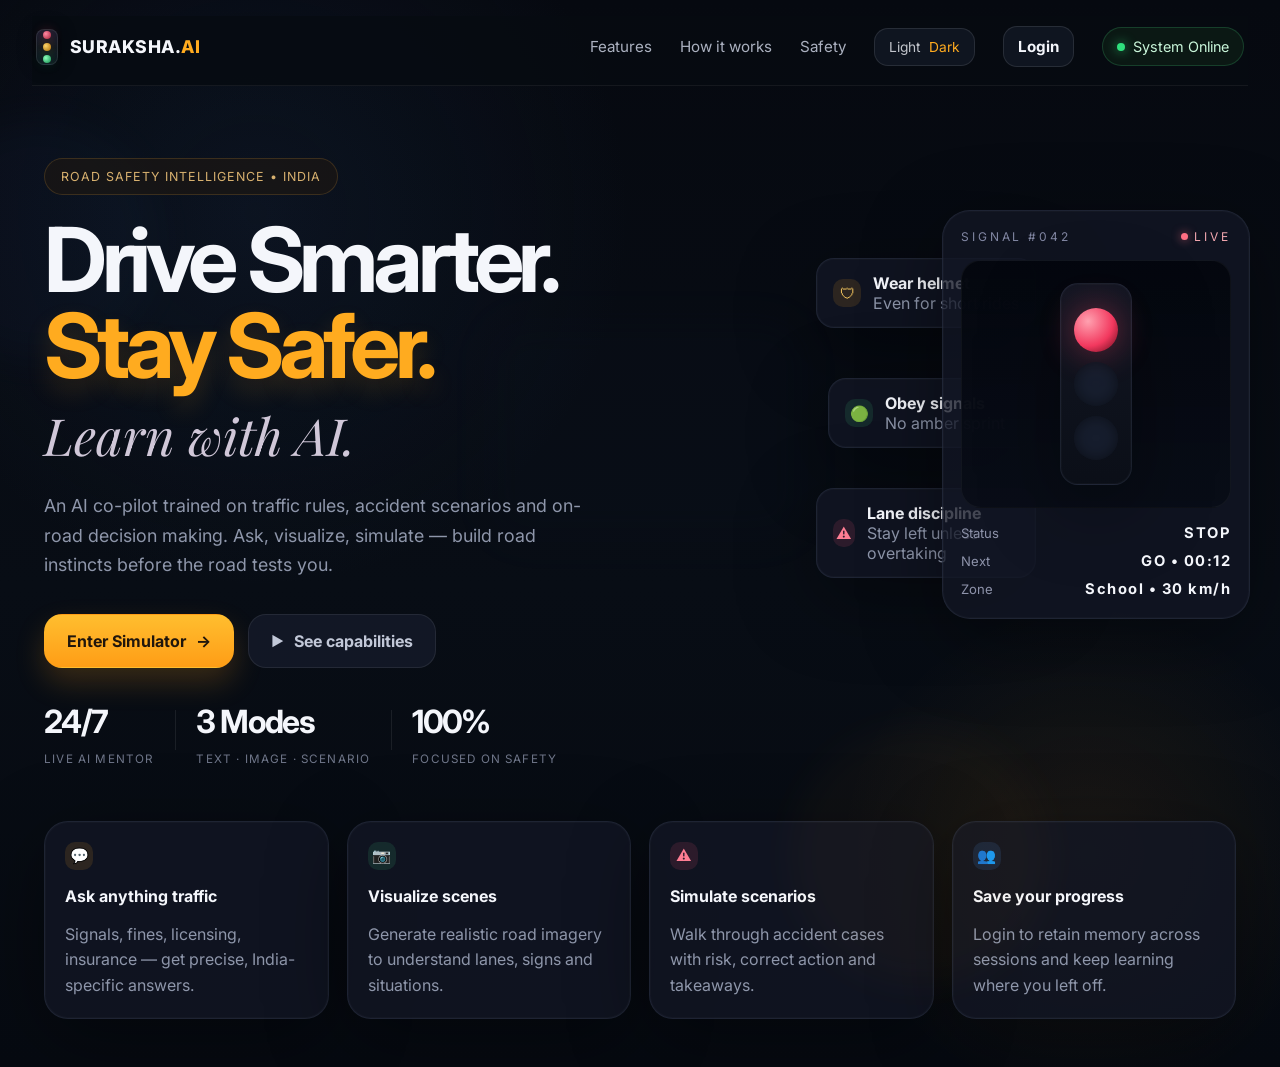
==== templates/index.html @ 2a571b49 "First for this" ====
<!DOCTYPE html>
<html lang="en">
<head>
    <meta charset="UTF-8">
    <meta name="viewport" content="width=device-width, initial-scale=1.0">
    <title>Suraksha AI</title>
    <link rel="preconnect" href="https://fonts.googleapis.com">
    <link rel="preconnect" href="https://fonts.gstatic.com" crossorigin>
    <link href="https://fonts.googleapis.com/css2?family=Inter:wght@400;500;600;700;800&family=Playfair+Display:ital,wght@1,500;1,600&display=swap" rel="stylesheet">
    <link rel="stylesheet" href="/static/css/style.css">
</head>
<body class="landing-body">
    <div class="page-shell landing-shell">
        <div class="ambient ambient-one"></div>
        <div class="ambient ambient-two"></div>
        <div class="ambient ambient-three"></div>

        <header class="topbar">
            <a class="brand" href="/">
                <span class="brand-mark">
                    <span class="brand-light brand-red"></span>
                    <span class="brand-light brand-yellow"></span>
                    <span class="brand-light brand-green"></span>
                </span>
                <span class="brand-text">SURAKSHA.<em>AI</em></span>
            </a>

            <nav class="topnav">
                <a href="#features">Features</a>
                <a href="#how-it-works">How it works</a>
                <a href="#safety">Safety</a>
                <button class="theme-toggle" type="button" data-theme-toggle>
                    <span class="theme-toggle-light">Light</span>
                    <span class="theme-toggle-dark">Dark</span>
                </button>
                <button class="nav-auth-btn" id="indexAuthButton" type="button">Login</button>
                <span class="status-pill">
                    <span class="status-dot"></span>
                    System Online
                </span>
            </nav>
        </header>

        <main class="hero">
            <section class="hero-copy">
                <div class="hero-tag">Road Safety Intelligence • India</div>
                <h1 class="hero-title">
                    <span>Drive Smarter.</span>
                    <span class="accent">Stay Safer.</span>
                </h1>
                <div class="hero-script">Learn with AI.</div>
                <p class="hero-description">
                    An AI co-pilot trained on traffic rules, accident scenarios and on-road
                    decision making. Ask, visualize, simulate — build road instincts before
                    the road tests you.
                </p>

                <div class="hero-actions">
                    <a class="primary-btn" href="/chat">Enter Simulator <span>&#8594;</span></a>
                    <a class="secondary-btn" href="/chat">
                        <span class="play-icon">&#9654;</span>
                        See capabilities
                    </a>
                </div>

                <div class="stats-row">
                    <div class="stat-item">
                        <strong>24/7</strong>
                        <span>Live AI mentor</span>
                    </div>
                    <div class="stat-item">
                        <strong>3 Modes</strong>
                        <span>Text · Image · Scenario</span>
                    </div>
                    <div class="stat-item">
                        <strong>100%</strong>
                        <span>Focused on safety</span>
                    </div>
                </div>
            </section>

            <section class="hero-visual">
                <div class="floating-card top-card">
                    <span class="mini-icon yellow-icon">&#128737;</span>
                    <div>
                        <strong>Wear helmet</strong>
                        <span>Even for short rides</span>
                    </div>
                </div>

                <div class="floating-card mid-card">
                    <span class="mini-icon green-icon">&#128994;</span>
                    <div>
                        <strong>Obey signals</strong>
                        <span>No amber sprint</span>
                    </div>
                </div>

                <div class="floating-card bottom-card">
                    <span class="mini-icon red-icon">&#9888;</span>
                    <div>
                        <strong>Lane discipline</strong>
                        <span>Stay left unless overtaking</span>
                    </div>
                </div>

                
            </section>
        </main>
        <div class="signal-card">
                    <div class="signal-card-top">
                        <span>Signal #042</span>
                        <span class="live-indicator"><i></i> Live</span>
                    </div>

                    <div class="signal-preview">
                        <div class="traffic-light active-red">
                            <span></span>
                            <span></span>
                            <span></span>
                        </div>
                    </div>

                    <div class="signal-meta">
                        <div><span>Status</span><strong>STOP</strong></div>
                        <div><span>Next</span><strong>GO • 00:12</strong></div>
                        <div><span>Zone</span><strong>School • 30 km/h</strong></div>
                    </div>
                </div>
        <section class="feature-grid" id="features">
            <article class="feature-card">
                <div class="feature-icon amber">&#128172;</div>
                <h3>Ask anything traffic</h3>
                <p>Signals, fines, licensing, insurance — get precise, India-specific answers.</p>
            </article>
            <article class="feature-card">
                <div class="feature-icon green">&#128247;</div>
                <h3>Visualize scenes</h3>
                <p>Generate realistic road imagery to understand lanes, signs and situations.</p>
            </article>
            <article class="feature-card" id="how-it-works">
                <div class="feature-icon red">&#9888;</div>
                <h3>Simulate scenarios</h3>
                <p>Walk through accident cases with risk, correct action and takeaways.</p>
            </article>
            <article class="feature-card" id="safety">
                <div class="feature-icon blue">&#128101;</div>
                <h3>Save your progress</h3>
                <p>Login to retain memory across sessions and keep learning where you left off.</p>
            </article>
        </section>
    </div>

    <div id="loginPopup" class="modal-backdrop">
        <div class="auth-modal">
            <button class="modal-close" onclick="closePopup()" title="Close">&#10005;</button>

            <div id="loginSection">
                <div class="auth-brand">
                    <span class="brand-mark small-mark">
                        <span class="brand-light brand-red"></span>
                        <span class="brand-light brand-yellow"></span>
                        <span class="brand-light brand-green"></span>
                    </span>
                    <span class="brand-text">SURAKSHA.<em>AI</em></span>
                </div>
                <h2>Welcome back</h2>
                <p>Login to continue your learning with saved chat history.</p>
                <div class="auth-fields">
                    <input id="username" placeholder="Email or Mobile">
                    <input id="password" type="password" placeholder="Password">
                </div>
                <button class="auth-submit" onclick="login()">Login <span>&#8594;</span></button>
                <div class="auth-switch">Don't have an account? <a href="javascript:void(0)" onclick="toggleAuth(true)">Join / Sign Up</a></div>
            </div>

            <div id="registerSection" class="hidden-auth">
                <div class="auth-brand">
                    <span class="brand-mark small-mark">
                        <span class="brand-light brand-red"></span>
                        <span class="brand-light brand-yellow"></span>
                        <span class="brand-light brand-green"></span>
                    </span>
                    <span class="brand-text">SURAKSHA.<em>AI</em></span>
                </div>
                <h2>Create account</h2>
                <p>Save progress, chat history and personalized learning.</p>
                <div class="auth-fields">
                    <input id="reg_name" placeholder="Full Name">
                    <input id="reg_mobile" placeholder="Mobile Number">
                    <input id="reg_email" placeholder="Email Address">
                    <input id="reg_password" type="password" placeholder="Password">
                </div>
                <button class="auth-submit" onclick="register()">Create account <span>&#8594;</span></button>
                <div class="auth-switch">Already have an account? <a href="javascript:void(0)" onclick="toggleAuth(false)">Back to Login</a></div>
            </div>
        </div>
    </div>

    <script src="/static/js/app.js"></script>
</body>
</html>
---- static/css/style.css ----
:root {
    --bg: #070b12;
    --bg-soft: #0b1019;
    --panel: rgba(17, 23, 38, 0.82);
    --panel-strong: #121827;
    --panel-border: rgba(123, 132, 171, 0.14);
    --text: #f4f6fb;
    --muted: #9da4b8;
    --muted-strong: #c2c8d8;
    --accent: #ffab1f;
    --accent-deep: #ff8b16;
    --danger: #ff5f77;
    --success: #2fe07d;
    --shadow: 0 20px 80px rgba(0, 0, 0, 0.38);
}

* {
    box-sizing: border-box;
}

html,
body {
    margin: 0;
    min-height: 100%;
    font-family: "Inter", sans-serif;
    background:
        radial-gradient(circle at 20% 20%, rgba(31, 56, 92, 0.2), transparent 28%),
        radial-gradient(circle at 85% 80%, rgba(255, 170, 30, 0.08), transparent 18%),
        linear-gradient(180deg, #060910 0%, #080d15 55%, #060a11 100%);
    color: var(--text);
}

body {
    overflow-x: hidden;
}

a {
    color: inherit;
    text-decoration: none;
}

button,
input,
select {
    font: inherit;
}

.page-shell {
    position: relative;
    min-height: 100vh;
}

.landing-shell {
    padding: 16px 32px 48px;
}

.ambient {
    position: absolute;
    pointer-events: none;
    border-radius: 50%;
    filter: blur(18px);
    opacity: 0.4;
}

.ambient-one {
    top: 120px;
    left: -80px;
    width: 240px;
    height: 240px;
    background: rgba(41, 67, 112, 0.18);
}

.ambient-two {
    right: 18%;
    top: 68%;
    width: 260px;
    height: 260px;
    background: rgba(255, 169, 33, 0.08);
}

.ambient-three {
    left: 38%;
    top: 30%;
    width: 320px;
    height: 220px;
    border-radius: 40px;
    background: rgba(22, 30, 48, 0.22);
}

.topbar {
    position: sticky;
    top: 0;
    z-index: 10;
    display: flex;
    justify-content: space-between;
    align-items: center;
    padding: 10px 4px 18px;
    border-bottom: 1px solid rgba(255, 255, 255, 0.06);
    background: rgba(7, 11, 18, 0.82);
}

.brand {
    display: inline-flex;
    align-items: center;
    gap: 12px;
    font-weight: 800;
    letter-spacing: 0.03em;
}

.brand-text {
    font-size: 1.1rem;
}

.brand-text em {
    color: var(--accent);
    font-style: normal;
}

.brand-mark {
    width: 22px;
    height: 36px;
    border-radius: 8px;
    border: 1px solid rgba(255, 255, 255, 0.12);
    background: linear-gradient(180deg, #0c1424, #081018);
    display: inline-flex;
    flex-direction: column;
    justify-content: center;
    align-items: center;
    gap: 4px;
    box-shadow: inset 0 0 18px rgba(255, 255, 255, 0.05), 0 0 18px rgba(0, 0, 0, 0.35);
}

.small-mark {
    transform: scale(0.92);
    transform-origin: center;
}

.brand-light {
    width: 8px;
    height: 8px;
    border-radius: 50%;
    display: block;
}

.brand-red {
    background: radial-gradient(circle at 35% 35%, #ff8aa4, #a31d39);
    box-shadow: 0 0 12px rgba(255, 77, 109, 0.45);
}

.brand-yellow {
    background: radial-gradient(circle at 35% 35%, #ffd56c, #b16a00);
    box-shadow: 0 0 12px rgba(255, 170, 0, 0.35);
}

.brand-green {
    background: radial-gradient(circle at 35% 35%, #8effba, #0f8c4d);
    box-shadow: 0 0 12px rgba(27, 214, 112, 0.35);
}

.topnav {
    display: flex;
    align-items: center;
    gap: 28px;
    color: var(--muted-strong);
    font-size: 0.95rem;
}

.topnav a {
    opacity: 0.88;
}

.theme-toggle,
.nav-auth-btn,
.header-action-btn,
.guest-login-btn,
.settings-action-btn {
    border: 1px solid rgba(255, 255, 255, 0.1);
    background: rgba(18, 23, 36, 0.88);
    color: var(--text);
    border-radius: 14px;
    padding: 10px 14px;
    cursor: pointer;
    transition: transform 0.18s ease, border-color 0.18s ease;
}

.theme-toggle {
    display: inline-flex;
    align-items: center;
    gap: 8px;
    font-size: 0.86rem;
}

.compact-toggle {
    padding: 8px 12px;
}

.theme-toggle-light,
.theme-toggle-dark {
    opacity: 0.78;
}

html[data-theme="dark"] .theme-toggle-dark,
html[data-theme="light"] .theme-toggle-light {
    opacity: 1;
    color: var(--accent);
}

.nav-auth-btn,
.header-action-btn,
.guest-login-btn {
    font-weight: 700;
}

.theme-toggle:hover,
.nav-auth-btn:hover,
.header-action-btn:hover,
.guest-login-btn:hover,
.settings-action-btn:hover {
    transform: translateY(-1px);
}

.status-pill {
    display: inline-flex;
    align-items: center;
    gap: 8px;
    padding: 10px 14px;
    border-radius: 999px;
    border: 1px solid rgba(72, 217, 130, 0.2);
    background: rgba(14, 29, 22, 0.78);
    color: #c9f6da;
    font-size: 0.9rem;
}

.status-dot {
    width: 8px;
    height: 8px;
    border-radius: 50%;
    background: var(--success);
    box-shadow: 0 0 12px rgba(47, 224, 125, 0.8);
}

.hero {
    position: relative;
    display: grid;
    grid-template-columns: minmax(540px, 1.12fr) minmax(360px, 420px);
    gap: 92px;
    align-items: start;
    max-width: 1220px;
    margin: 72px auto 46px;
    padding: 0 12px;
}

.hero-copy {
    max-width: 700px;
    position: relative;
    z-index: 2;
}

.hero-tag {
    display: inline-flex;
    padding: 10px 16px;
    border: 1px solid rgba(255, 179, 71, 0.16);
    border-radius: 999px;
    background: rgba(31, 24, 17, 0.6);
    color: #d8b16f;
    letter-spacing: 0.08em;
    text-transform: uppercase;
    font-size: 0.78rem;
}

.hero-title {
    margin: 22px 0 12px;
    font-size: clamp(3.8rem, 7vw, 6.1rem);
    line-height: 0.96;
    letter-spacing: -0.06em;
}

.hero-title span {
    display: block;
}

.hero-title .accent {
    color: var(--accent);
    text-shadow: 0 12px 24px rgba(255, 160, 27, 0.16);
}

.hero-script {
    margin-bottom: 22px;
    color: #d0c7d8;
    font-size: clamp(2.2rem, 4vw, 3.3rem);
    font-family: "Playfair Display", serif;
    font-style: italic;
}

.hero-description {
    max-width: 560px;
    color: #afb4c3;
    font-size: 1.12rem;
    line-height: 1.65;
}

.hero-actions {
    display: flex;
    gap: 14px;
    margin-top: 34px;
}

.primary-btn,
.secondary-btn,
.send-btn,
.stop-btn,
.auth-submit {
    display: inline-flex;
    align-items: center;
    justify-content: center;
    gap: 10px;
    border-radius: 18px;
    border: 1px solid transparent;
    font-weight: 700;
    cursor: pointer;
    transition: transform 0.18s ease, box-shadow 0.18s ease, border-color 0.18s ease;
}

.primary-btn,
.send-btn,
.auth-submit {
    padding: 16px 22px;
    background: linear-gradient(180deg, #ffbe2f 0%, #ff9d16 100%);
    color: #20160c;
    box-shadow: 0 14px 30px rgba(255, 161, 24, 0.2);
}

.secondary-btn {
    padding: 16px 22px;
    background: rgba(20, 26, 40, 0.88);
    color: var(--muted-strong);
    border-color: rgba(255, 255, 255, 0.08);
}

.play-icon {
    font-size: 0.85rem;
}

.primary-btn:hover,
.secondary-btn:hover,
.send-btn:hover,
.stop-btn:hover,
.auth-submit:hover {
    transform: translateY(-1px);
}

.stats-row {
    display: flex;
    gap: 42px;
    margin-top: 34px;
}

.stat-item {
    position: relative;
    min-width: 110px;
}

.stat-item:not(:last-child)::after {
    content: "";
    position: absolute;
    top: 8px;
    right: -22px;
    width: 1px;
    height: 40px;
    background: rgba(255, 255, 255, 0.08);
}

.stat-item strong {
    display: block;
    margin-bottom: 6px;
    font-size: 2rem;
    letter-spacing: -0.05em;
}

.stat-item span {
    color: #6f7689;
    text-transform: uppercase;
    letter-spacing: 0.1em;
    font-size: 0.73rem;
}

.hero-visual {
    position: relative;
    width: 100%;
    min-height: 540px;
    align-self: start;
    justify-self: end;
    overflow: visible;
}

.floating-card,
.signal-card,
.feature-card,
.mode-card,
.sidebar-chip,
.guest-limit-card,
.composer-shell,
.auth-modal,
.chat-box .msg,
.traffic-light,
.prompt-chip {
    border: 1px solid var(--panel-border);
    background: rgba(18, 23, 37, 0.78);
    box-shadow: inset 0 0 0 1px rgba(255, 255, 255, 0.02), var(--shadow);
}

.floating-card {
    position: absolute;
    display: flex;
    align-items: center;
    gap: 12px;
    min-width: 208px;
    max-width: 240px;
    padding: 14px 16px;
    border-radius: 18px;
    z-index: 1;
}

.top-card {
    top: 100px;
    right: 200px;
}

.mid-card {
    top: 220px;
    right: 200px;
}

.bottom-card {
    right: 200px;
    bottom: 120px;
}

.floating-card strong,
.feature-card h3,
.assistant-profile strong,
.mode-card strong {
    display: block;
    font-size: 1rem;
}

.floating-card span:last-child,
.feature-card p,
.assistant-profile span,
.mode-card small,
.guest-limit-card p,
.hero-description,
.empty-state p {
    color: #8e96aa;
}

.mini-icon,
.feature-icon,
.mode-icon {
    width: 28px;
    height: 28px;
    display: inline-flex;
    align-items: center;
    justify-content: center;
    border-radius: 10px;
    font-size: 0.95rem;
}

.yellow-icon,
.feature-icon.amber,
.mode-icon.amber {
    color: #ffce62;
    background: rgba(255, 169, 31, 0.12);
}

.green-icon,
.feature-icon.green,
.mode-icon.green {
    color: #5fe5a0;
    background: rgba(63, 214, 129, 0.12);
}

.red-icon,
.feature-icon.red,
.mode-icon.red {
    color: #ff7d93;
    background: rgba(255, 94, 121, 0.12);
}

.feature-icon.blue,
.mode-icon.blue {
    color: #68b7ff;
    background: rgba(80, 160, 255, 0.12);
}

.signal-card {
    position: absolute;
    top: 210px;
    right: 30px;
    width: 308px;
    border-radius: 28px;
    padding: 18px 18px 20px;
    z-index: 2;
}

.signal-card-top,
.signal-meta div,
.chat-header,
.composer-shell,
.assistant-profile,
.chat-header-actions {
    display: flex;
    align-items: center;
    justify-content: space-between;
}

.signal-card-top {
    color: #8186a2;
    font-size: 0.75rem;
    text-transform: uppercase;
    letter-spacing: 0.24em;
    margin-bottom: 16px;
}

.live-indicator {
    display: inline-flex;
    align-items: center;
    gap: 6px;
    color: #f3a7b0;
}

.live-indicator i {
    width: 7px;
    height: 7px;
    border-radius: 50%;
    background: #ff6f83;
    display: inline-block;
    box-shadow: 0 0 10px rgba(255, 111, 131, 0.7);
}

.signal-preview {
    border-radius: 20px;
    padding: 22px 18px;
    background: linear-gradient(180deg, rgba(4, 7, 14, 0.96), rgba(8, 12, 22, 0.88));
    border: 1px solid rgba(255, 255, 255, 0.04);
}

.traffic-light {
    width: 72px;
    margin: 0 auto;
    padding: 14px 0;
    border-radius: 18px;
    background: linear-gradient(180deg, rgba(19, 23, 36, 0.95), rgba(11, 15, 24, 0.98));
}

.traffic-light span {
    display: block;
    width: 44px;
    height: 44px;
    margin: 10px auto;
    border-radius: 50%;
    background: #1a2234;
    box-shadow: inset 0 0 14px rgba(0, 0, 0, 0.55);
}

.active-red span:first-child {
    background: radial-gradient(circle at 32% 30%, #ffa1b0, #f2385e 58%, #5c0818 100%);
    box-shadow: 0 0 34px rgba(255, 70, 101, 0.42);
}

.active-red span:nth-child(2),
.active-red span:nth-child(3),
.active-green span:first-child,
.active-green span:nth-child(2) {
    opacity: 0.74;
}

.active-green span:last-child {
    background: radial-gradient(circle at 32% 30%, #a9ffd4, #22ce73 58%, #0a4d2c 100%);
    box-shadow: 0 0 34px rgba(43, 217, 118, 0.42);
}

.signal-meta {
    display: grid;
    gap: 10px;
    margin-top: 16px;
}

.signal-meta div span {
    color: #8e93aa;
    font-size: 0.82rem;
}

.signal-meta div strong {
    font-size: 0.92rem;
    letter-spacing: 0.1em;
}

.feature-grid {
    max-width: 1220px;
    margin: 0 auto;
    padding: 8px 12px 0;
    display: grid;
    grid-template-columns: repeat(4, minmax(0, 1fr));
    gap: 18px;
}

.feature-card {
    border-radius: 24px;
    padding: 20px;
    min-height: 190px;
}

.feature-card p {
    line-height: 1.6;
    margin-bottom: 0;
}

.chat-app {
    display: grid;
    grid-template-columns: 300px minmax(0, 1fr);
    min-height: 100vh;
}

.sidebar {
    position: relative;
    padding: 18px 16px 18px;
    border-right: 1px solid rgba(255, 255, 255, 0.07);
    background: rgba(10, 13, 22, 0.68);
}

.sidebar-brand {
    margin-bottom: 20px;
}

.sidebar-block {
    margin-top: 18px;
}

.sidebar-title {
    margin-bottom: 10px;
    color: #646c81;
    text-transform: uppercase;
    letter-spacing: 0.18em;
    font-size: 0.72rem;
}

.mode-card,
.sidebar-chip {
    width: 100%;
    display: flex;
    align-items: center;
    gap: 12px;
    text-align: left;
    border-radius: 14px;
    padding: 14px 14px;
    margin-bottom: 10px;
    cursor: pointer;
    color: var(--text);
}

.mode-card {
    background: rgba(18, 23, 36, 0.92);
}

.mode-card.active {
    border-color: rgba(255, 171, 31, 0.24);
    box-shadow: inset 0 0 0 1px rgba(255, 170, 26, 0.1), 0 12px 26px rgba(0, 0, 0, 0.3);
}

.mode-card span:last-child {
    display: flex;
    flex-direction: column;
    gap: 4px;
}

.mode-card small {
    font-size: 0.83rem;
}

.prompt-chip {
    display: inline-flex;
    align-items: center;
    justify-content: center;
    gap: 8px;
    padding: 12px 16px;
    border-radius: 999px;
    color: #b7bdd0;
    cursor: pointer;
    background: rgba(18, 23, 36, 0.84);
}

.sidebar-chip {
    justify-content: flex-start;
    border-radius: 13px;
    padding: 12px 14px;
    color: #a9b0c4;
}

.guest-limit-card {
    /* position: absolute; */
    left: 14px;
    right: 14px;
    /* bottom: 16px; */
    display: flex;
    flex-direction: column;
    gap: 12px;
    border-radius: 16px;
    padding: 14px;
}

.guest-card-copy {
    display: flex;
    gap: 12px;
}

.guest-icon {
    color: #ffbe39;
}

.guest-login-btn {
    width: 100%;
    background: linear-gradient(180deg, #ffbe2f 0%, #ff9d16 100%);
    color: #20160c;
    border-color: rgba(255, 196, 74, 0.28);
}

.settings-card {
    /* position: absolute; */
    left: 10px;
    right: 10px;
    bottom: 5px;
    border: 1px solid var(--panel-border);
    background: rgba(18, 23, 37, 0.78);
    box-shadow: inset 0 0 0 1px rgba(255, 255, 255, 0.02), var(--shadow);
    border-radius: 10px;
    padding: 10px;
}

.settings-user {
    margin: 4px 0 12px;
    color: #aeb4c5;
    font-size: 0.95rem;
}

.settings-actions {
    display: grid;
    gap: 10px;
}

.logout-btn {
    color: #ffb0bf;
}

.history-list {
    display: grid;
    gap: 10px;
    max-height: calc(100vh - 380px);
    overflow-y: auto;
    padding-right: 4px;
}

.history-item {
    width: 100%;
    display: grid;
    gap: 6px;
    text-align: left;
    padding: 14px;
    border-radius: 14px;
    border: 1px solid var(--panel-border);
    background: rgba(18, 23, 37, 0.78);
    color: var(--text);
    cursor: pointer;
}

.history-item strong {
    font-size: 0.94rem;
}

.history-item span,
.history-empty {
    color: #99a1b4;
    font-size: 0.84rem;
    line-height: 1.45;
}

.hidden {
    display: none !important;
}

.chat-main {
    display: grid;
    grid-template-rows: auto 1fr auto;
    min-height: 100vh;
}

.chat-header {
    padding: 14px 20px;
    border-bottom: 1px solid rgba(255, 255, 255, 0.06);
}

.assistant-profile {
    gap: 14px;
}

.assistant-avatar {
    width: 42px;
    height: 42px;
    border-radius: 50%;
    background: linear-gradient(180deg, #ffb62a, #ff8e14);
    display: inline-flex;
    align-items: center;
    justify-content: center;
    box-shadow: 0 12px 22px rgba(255, 170, 31, 0.18);
}

.assistant-avatar-core {
    width: 12px;
    height: 18px;
    border-radius: 10px;
    border: 2px solid rgba(31, 23, 12, 0.78);
    position: relative;
}

.assistant-avatar-core::before,
.assistant-avatar-core::after {
    content: "";
    position: absolute;
    left: 50%;
    transform: translateX(-50%);
    border-radius: 50%;
}

.assistant-avatar-core::before {
    top: 1px;
    width: 5px;
    height: 5px;
    background: #482213;
}

.assistant-avatar-core::after {
    bottom: 1px;
    width: 5px;
    height: 5px;
    background: #214d2f;
}

.assistant-profile div {
    display: flex;
    flex-direction: column;
    gap: 3px;
}

.assistant-profile span {
    font-size: 0.92rem;
}

.enter-tip {
    color: #838aa1;
    font-size: 0.85rem;
}

kbd {
    padding: 4px 6px;
    border-radius: 6px;
    border: 1px solid rgba(255, 255, 255, 0.1);
    background: rgba(255, 255, 255, 0.04);
    font-size: 0.78rem;
}

.home-icon {
    width: 34px;
    height: 34px;
    display: inline-flex;
    align-items: center;
    justify-content: center;
    border-radius: 10px;
    background: rgba(24, 29, 43, 0.9);
    border: 1px solid rgba(255, 255, 255, 0.07);
}

.chat-header-actions {
    gap: 10px;
}

.chat-stage {
    position: relative;
    overflow: hidden;
    padding: 24px 18px 8px;
}

.grid-overlay {
    position: absolute;
    inset: 36px 70px 64px 70px;
    background-image:
        linear-gradient(rgba(255, 255, 255, 0.04) 1px, transparent 1px),
        linear-gradient(90deg, rgba(255, 255, 255, 0.04) 1px, transparent 1px);
    background-size: 38px 38px;
    opacity: 0.52;
    border-radius: 36px;
}

.ambient-chat-one {
    left: 7%;
    top: 12%;
    width: 240px;
    height: 240px;
    background: rgba(30, 73, 126, 0.12);
}

.ambient-chat-two {
    right: 7%;
    bottom: 6%;
    width: 260px;
    height: 260px;
    background: rgba(255, 161, 28, 0.09);
}

.empty-state {
    position: absolute;
    inset: 0;
    display: flex;
    flex-direction: column;
    justify-content: center;
    align-items: center;
    padding: 32px;
    text-align: center;
    z-index: 1;
}

.empty-state.hidden {
    display: none;
}

.empty-state .traffic-light {
    width: 78px;
    margin-bottom: 20px;
}

.empty-state h1 {
    max-width: 520px;
    margin: 0 0 10px;
    font-size: clamp(2rem, 3.3vw, 3.1rem);
    line-height: 1.18;
    letter-spacing: -0.04em;
}

.empty-state p {
    max-width: 620px;
    font-size: 1.02rem;
}

.empty-prompt-row {
    display: flex;
    flex-wrap: wrap;
    justify-content: center;
    gap: 12px;
    margin-top: 18px;
}

.chat-box {
    position: relative;
    z-index: 2;
    display: flex;
    flex-direction: column;
    gap: 14px;
    height: 100%;
    max-height: calc(100vh - 218px);
    padding: 10px 6px 24px;
    overflow-y: auto;
}

.chat-box .msg {
    width: min(760px, 90%);
    border-radius: 22px;
    padding: 18px 20px;
    line-height: 1.6;
    color: var(--text);
    white-space: pre-wrap;
}

.chat-box .msg.user {
    align-self: flex-end;
    background: linear-gradient(180deg, rgba(255, 178, 50, 0.94), rgba(255, 151, 24, 0.95));
    color: #19130c;
    border-color: rgba(255, 196, 74, 0.2);
}

.chat-box .msg.bot {
    align-self: flex-start;
}

.chat-box .msg img {
    display: block;
    width: min(100%, 360px);
    margin-top: 14px;
    border-radius: 18px;
    border: 1px solid rgba(255, 255, 255, 0.06);
}

.composer-shell {
    gap: 12px;
    padding: 14px 18px 18px;
    background: rgba(8, 12, 20, 0.54);
}

.mode-select-wrap,
.composer-input-wrap {
    border-radius: 18px;
    border: 1px solid var(--panel-border);
    background: rgba(18, 23, 36, 0.88);
}

.mode-select-wrap {
    width: 168px;
    padding: 0 14px;
}

.mode-select-wrap select {
    width: 100%;
    height: 58px;
    color: var(--text);
    background: transparent;
    border: 0;
    outline: none;
}

.composer-input-wrap {
    flex: 1;
    padding: 0 18px;
}

.composer-input-wrap input {
    width: 100%;
    height: 58px;
    color: var(--text);
    background: transparent;
    border: 0;
    outline: none;
}

.composer-input-wrap input::placeholder {
    color: #767d92;
}

.send-btn,
.stop-btn {
    height: 58px;
    padding: 0 22px;
}

.stop-btn {
    background: rgba(50, 20, 32, 0.84);
    color: #d79ca7;
    border-color: rgba(255, 120, 145, 0.1);
}

.stop-btn:disabled {
    opacity: 0.65;
    cursor: not-allowed;
}

.modal-backdrop {
    position: fixed;
    inset: 0;
    display: none;
    align-items: center;
    justify-content: center;
    background: rgba(4, 7, 12, 0.72);
    z-index: 50;
}

.auth-modal {
    position: relative;
    width: min(420px, calc(100vw - 32px));
    border-radius: 28px;
    padding: 28px 28px 24px;
    background: rgba(19, 25, 39, 0.92);
}

.modal-close {
    position: absolute;
    top: 12px;
    right: 12px;
    width: 34px;
    height: 34px;
    border-radius: 12px;
    border: 1px solid rgba(255, 255, 255, 0.08);
    background: rgba(255, 255, 255, 0.04);
    color: #afb5c7;
    cursor: pointer;
}

.auth-brand {
    display: inline-flex;
    align-items: center;
    gap: 10px;
    margin-bottom: 18px;
}

.auth-modal h2 {
    margin: 0;
    font-size: 2rem;
    letter-spacing: -0.04em;
}

.auth-modal p {
    margin: 8px 0 18px;
    color: #9098ad;
}

.auth-fields {
    display: grid;
    gap: 10px;
}

.auth-fields input {
    width: 100%;
    height: 54px;
    padding: 0 16px;
    border-radius: 16px;
    border: 1px solid rgba(255, 255, 255, 0.08);
    background: rgba(22, 28, 43, 0.95);
    color: var(--text);
    outline: none;
}

.auth-submit {
    width: 100%;
    margin-top: 16px;
}

.auth-switch {
    margin-top: 16px;
    text-align: center;
    color: #8d95a9;
}

.auth-switch a {
    color: #ffb237;
}

.hidden-auth {
    display: none;
}

html[data-theme="light"] body {
    background:
        radial-gradient(circle at 20% 20%, rgba(131, 183, 255, 0.22), transparent 28%),
        radial-gradient(circle at 85% 80%, rgba(255, 186, 61, 0.16), transparent 18%),
        linear-gradient(180deg, #f8fbff 0%, #eef3f9 55%, #e8eef6 100%);
    color: #18202f;
}

html[data-theme="light"] .topbar,
html[data-theme="light"] .sidebar,
html[data-theme="light"] .chat-header,
html[data-theme="light"] .composer-shell,
html[data-theme="light"] .mode-select-wrap,
html[data-theme="light"] .composer-input-wrap,
html[data-theme="light"] .signal-card,
html[data-theme="light"] .floating-card,
html[data-theme="light"] .feature-card,
html[data-theme="light"] .mode-card,
html[data-theme="light"] .sidebar-chip,
html[data-theme="light"] .guest-limit-card,
html[data-theme="light"] .settings-card,
html[data-theme="light"] .history-item,
html[data-theme="light"] .auth-modal,
html[data-theme="light"] .chat-box .msg.bot,
html[data-theme="light"] .theme-toggle,
html[data-theme="light"] .nav-auth-btn,
html[data-theme="light"] .header-action-btn,
html[data-theme="light"] .settings-action-btn,
html[data-theme="light"] .home-icon {
    background: rgba(255, 255, 255, 0.84);
    color: #18202f;
    border-color: rgba(24, 32, 47, 0.1);
    box-shadow: 0 20px 50px rgba(120, 140, 170, 0.12);
}

html[data-theme="light"] .prompt-chip,
html[data-theme="light"] .traffic-light,
html[data-theme="light"] .signal-preview {
    background: rgba(245, 248, 252, 0.92);
    border-color: rgba(24, 32, 47, 0.08);
}

html[data-theme="light"] .brand-mark {
    background: linear-gradient(180deg, #f4f7fb, #e9eef5);
    border-color: rgba(24, 32, 47, 0.08);
}

html[data-theme="light"] .brand-text,
html[data-theme="light"] .hero-title,
html[data-theme="light"] .assistant-profile strong,
html[data-theme="light"] .feature-card h3,
html[data-theme="light"] .mode-card strong,
html[data-theme="light"] .signal-meta div strong {
    color: #18202f;
}

html[data-theme="light"] .hero-script,
html[data-theme="light"] .hero-description,
html[data-theme="light"] .feature-card p,
html[data-theme="light"] .assistant-profile span,
html[data-theme="light"] .mode-card small,
html[data-theme="light"] .empty-state p,
html[data-theme="light"] .settings-user,
html[data-theme="light"] .history-item span,
html[data-theme="light"] .history-empty,
html[data-theme="light"] .guest-limit-card p,
html[data-theme="light"] .topnav {
    color: #5d6a80;
}

html[data-theme="light"] .grid-overlay {
    background-image:
        linear-gradient(rgba(24, 32, 47, 0.07) 1px, transparent 1px),
        linear-gradient(90deg, rgba(24, 32, 47, 0.07) 1px, transparent 1px);
}

html[data-theme="light"] .composer-input-wrap input,
html[data-theme="light"] .mode-select-wrap select,
html[data-theme="light"] .auth-fields input {
    color: #18202f;
}

html[data-theme="light"] .composer-input-wrap input::placeholder,
html[data-theme="light"] .auth-modal p,
html[data-theme="light"] .signal-card-top,
html[data-theme="light"] .signal-meta div span,
html[data-theme="light"] .sidebar-title,
html[data-theme="light"] .enter-tip {
    color: #66748a;
}

html[data-theme="light"] .status-pill {
    background: rgba(226, 248, 236, 0.96);
    color: #1f6c42;
    border-color: rgba(33, 163, 90, 0.16);
}

html[data-theme="light"] .chat-box .msg.user,
html[data-theme="light"] .guest-login-btn {
    color: #20160c;
}

@media (max-width: 1180px) {
    .hero,
    .feature-grid {
        max-width: 100%;
    }

    .hero {
        grid-template-columns: minmax(0, 1fr) 390px;
        gap: 48px;
    }

    .feature-grid {
        grid-template-columns: repeat(2, minmax(0, 1fr));
    }

    .chat-app {
        grid-template-columns: 260px minmax(0, 1fr);
    }
}

@media (max-width: 960px) {
    .topbar,
    .hero,
    .chat-app {
        grid-template-columns: 1fr;
    }

    .topbar {
        position: relative;
        flex-direction: column;
        align-items: flex-start;
        gap: 14px;
    }

    .topnav {
        flex-wrap: wrap;
        gap: 14px;
    }

    .hero {
        margin-top: 34px;
        gap: 24px;
    }

    .hero-visual {
        min-height: 520px;
        margin-top: 10px;
        justify-self: center;
    }

    .feature-grid {
        grid-template-columns: 1fr;
    }

    .sidebar {
        border-right: 0;
        border-bottom: 1px solid rgba(255, 255, 255, 0.07);
        padding-bottom: 110px;
    }

    .guest-limit-card {
        position: static;
        margin-top: 20px;
    }

    .grid-overlay {
        inset: 24px 18px 32px;
    }
}

@media (max-width: 720px) {
    .landing-shell,
    .chat-stage,
    .chat-header,
    .composer-shell {
        padding-left: 14px;
        padding-right: 14px;
    }

    .hero-title {
        font-size: 3.2rem;
    }

    .hero-actions,
    .stats-row,
    .composer-shell,
    .empty-prompt-row {
        flex-direction: column;
    }

    .stats-row {
        gap: 16px;
    }

    .stat-item:not(:last-child)::after {
        display: none;
    }

    .hero-visual {
        min-height: 620px;
    }

    .signal-card {
        right: 0;
        left: 0;
        margin: 0 auto;
    }

    .top-card {
        top: 10px;
        left: 10px;
    }

    .mid-card {
        top: 200px;
        left: 6px;
    }

    .bottom-card {
        left: 12px;
        bottom: 10px;
    }

    .chat-box {
        max-height: calc(100vh - 300px);
    }

    .chat-box .msg {
        width: 100%;
    }

    .mode-select-wrap,
    .send-btn,
    .stop-btn {
        width: 100%;
    }

    .chat-header {
        gap: 12px;
        align-items: flex-start;
        flex-direction: column;
    }
}
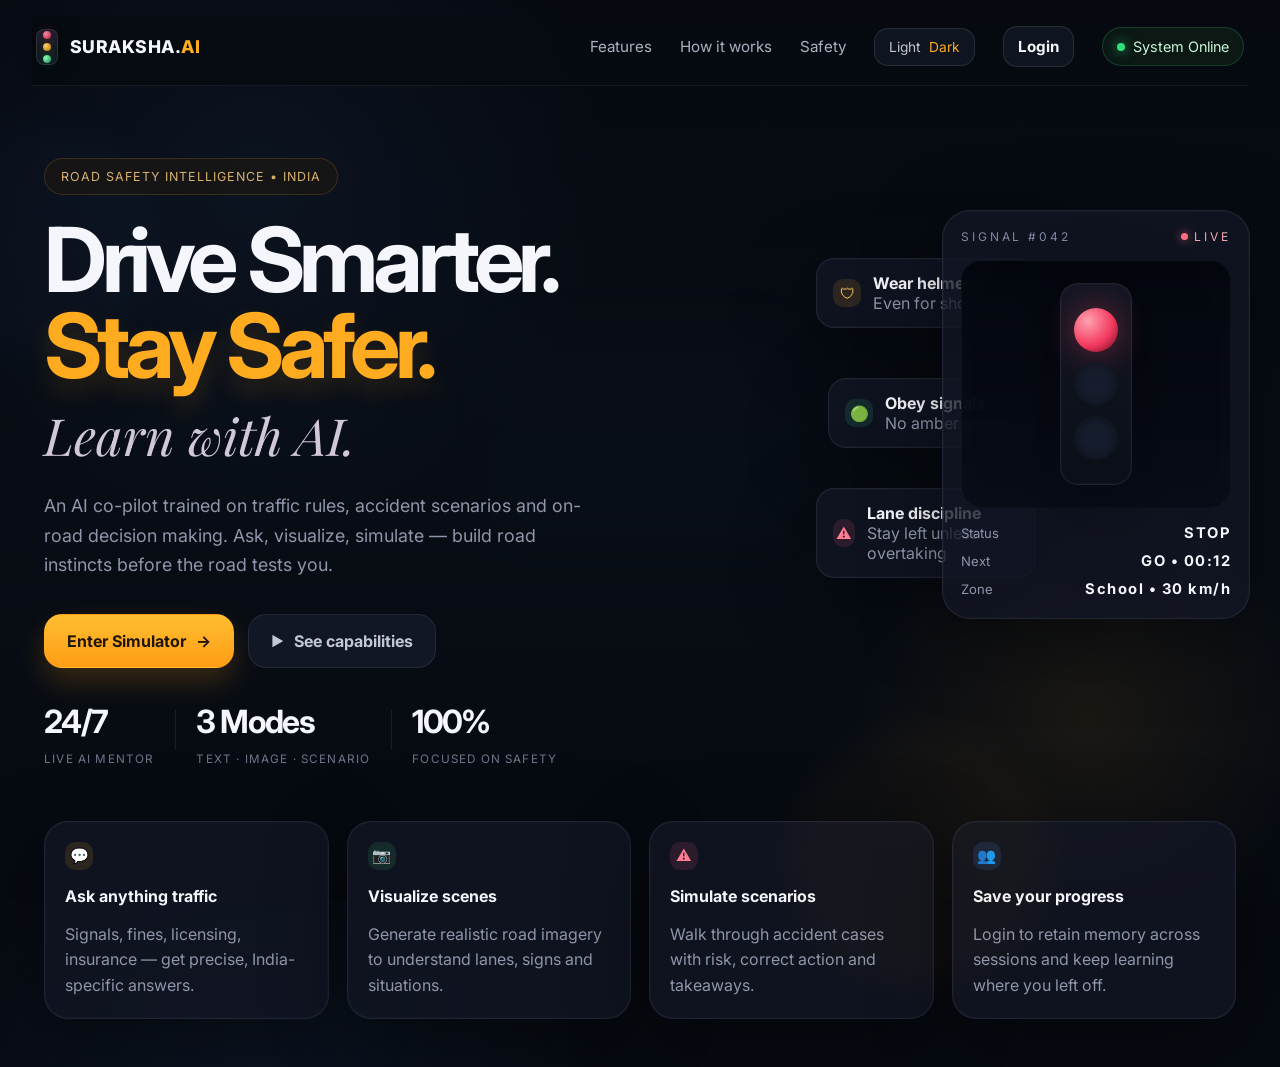
==== commit 1834ddb2: "Working" ====
--- a/templates/index.html
+++ b/templates/index.html
@@ -57,7 +57,7 @@
 
                 <div class="hero-actions">
                     <a class="primary-btn" href="/chat">Enter Simulator <span>&#8594;</span></a>
-                    <a class="secondary-btn" href="/chat">
+                    <a class="secondary-btn" href="#features">
                         <span class="play-icon">&#9654;</span>
                         See capabilities
                     </a>
--- a/static/css/style.css
+++ b/static/css/style.css
@@ -455,8 +455,7 @@
 }
 
 .mini-icon,
-.feature-icon,
-.mode-icon {
+.feature-icon{
     width: 28px;
     height: 28px;
     display: inline-flex;
@@ -464,6 +463,15 @@
     justify-content: center;
     border-radius: 10px;
     font-size: 0.95rem;
+}
+.mode-icon {
+    width: 24px;
+    height: 24px;
+    display: inline-flex;
+    align-items: center;
+    justify-content: center;
+    border-radius: 10px;
+    font-size: 0.85rem;
 }
 
 .yellow-icon,
@@ -618,7 +626,7 @@
 
 .chat-app {
     display: grid;
-    grid-template-columns: 300px minmax(0, 1fr);
+    grid-template-columns: 272px minmax(0, 1fr);
     min-height: 100vh;
 }
 
@@ -626,7 +634,8 @@
     position: relative;
     padding: 18px 16px 18px;
     border-right: 1px solid rgba(255, 255, 255, 0.07);
-    background: rgba(10, 13, 22, 0.68);
+     background: rgba(8, 11, 19, 0.52);
+    /* backdrop-filter: blur(14px); */
 }
 
 .sidebar-brand {
@@ -645,7 +654,7 @@
     font-size: 0.72rem;
 }
 
-.mode-card,
+
 .sidebar-chip {
     width: 100%;
     display: flex;
@@ -660,7 +669,18 @@
 }
 
 .mode-card {
+
     background: rgba(18, 23, 36, 0.92);
+    width: 100%;
+    display: flex;
+    align-items: center;
+    gap: 12px;
+    text-align: left;
+    border-radius: 14px;
+    padding: 12px 12px;
+    margin-bottom: 8px;
+    cursor: pointer;
+    color: var(--text);
 }
 
 .mode-card.active {
@@ -731,10 +751,11 @@
     right: 10px;
     bottom: 5px;
     border: 1px solid var(--panel-border);
-    background: rgba(18, 23, 37, 0.78);
+    background: rgba(14, 18, 30, 0.58);
     box-shadow: inset 0 0 0 1px rgba(255, 255, 255, 0.02), var(--shadow);
-    border-radius: 10px;
-    padding: 10px;
+    border-radius: 14px;
+    padding: 12px;
+    margin-top: 12px;
 }
 
 .settings-user {
@@ -755,7 +776,7 @@
 .history-list {
     display: grid;
     gap: 10px;
-    max-height: calc(100vh - 380px);
+    max-height: calc(100vh - 430px);
     overflow-y: auto;
     padding-right: 4px;
 }
@@ -765,16 +786,22 @@
     display: grid;
     gap: 6px;
     text-align: left;
-    padding: 14px;
-    border-radius: 14px;
+    padding: 10px 12px;
+    border-radius: 12px;
+    min-height: 52px;
     border: 1px solid var(--panel-border);
-    background: rgba(18, 23, 37, 0.78);
+     background: rgba(16, 21, 34, 0.56);
     color: var(--text);
     cursor: pointer;
 }
+.history-item:hover {
+    border-color: rgba(255, 171, 31, 0.18);
+    transform: translateY(-1px);
+}
 
 .history-item strong {
-    font-size: 0.94rem;
+    font-size: 0.88rem;
+    font-weight: 600;
 }
 
 .history-item span,
@@ -790,12 +817,11 @@
 
 .chat-main {
     display: grid;
-    grid-template-rows: auto 1fr auto;
+    grid-template-rows: auto minmax(0, 1fr) auto;
     min-height: 100vh;
 }
-
 .chat-header {
-    padding: 14px 20px;
+    padding: 10px 18px;
     border-bottom: 1px solid rgba(255, 255, 255, 0.06);
 }
 
@@ -886,7 +912,7 @@
 .chat-stage {
     position: relative;
     overflow: hidden;
-    padding: 24px 18px 8px;
+    padding: 16px 18px 4px;
 }
 
 .grid-overlay {
@@ -963,17 +989,36 @@
     z-index: 2;
     display: flex;
     flex-direction: column;
-    gap: 14px;
+    gap: 12px;
     height: 100%;
-    max-height: calc(100vh - 218px);
-    padding: 10px 6px 24px;
+    max-height: calc(100vh - 168px);
+    padding: 10px 6px 10px;
     overflow-y: auto;
 }
 
+.history-item,
+.mode-card,
+.chat-box .msg,
+.send-btn,
+.stop-btn,
+.settings-action-btn {
+    transition: all 0.18s ease;
+}
+
+.chat-box .msg.bot {
+    max-width: 62%;
+}
+
+.chat-box .msg.user {
+    max-width: 58%;
+}
+
+
 .chat-box .msg {
-    width: min(760px, 90%);
-    border-radius: 22px;
-    padding: 18px 20px;
+    width: min(680px, 82%);
+    border-radius: 24px;
+    box-shadow: 0 10px 30px rgba(0, 0, 0, 0.18);
+    padding: 15px 18px;
     line-height: 1.6;
     color: var(--text);
     white-space: pre-wrap;
@@ -999,10 +1044,19 @@
 }
 
 .composer-shell {
-    gap: 12px;
-    padding: 14px 18px 18px;
-    background: rgba(8, 12, 20, 0.54);
-}
+    gap: 10px;
+    border-top: 1px solid rgba(255, 255, 255, 0.05);
+    background: rgba(8, 12, 20, 0.72);
+    padding: 8px 14px 10px;
+}
+
+
+.composer-input-wrap:focus-within,
+.mode-select-wrap:focus-within {
+    border-color: rgba(255, 171, 31, 0.22);
+    box-shadow: 0 0 0 3px rgba(255, 171, 31, 0.06);
+}
+
 
 .mode-select-wrap,
 .composer-input-wrap {
@@ -1018,7 +1072,7 @@
 
 .mode-select-wrap select {
     width: 100%;
-    height: 58px;
+    height: 52px;
     color: var(--text);
     background: transparent;
     border: 0;
@@ -1032,7 +1086,7 @@
 
 .composer-input-wrap input {
     width: 100%;
-    height: 58px;
+    height: 52px;
     color: var(--text);
     background: transparent;
     border: 0;
@@ -1143,6 +1197,41 @@
 .hidden-auth {
     display: none;
 }
+
+
+
+
+.history-item {
+    display: flex;
+    justify-content: space-between;
+    align-items: center;
+}
+
+.history-content {
+    flex: 1;
+    cursor: pointer;
+}
+
+.delete-chat-btn {
+    background: transparent;
+    border: none;
+    color: #ff6b6b;
+    cursor: pointer;
+    width: 26px;
+    height: 26px;
+    display: grid;
+    place-items: center;
+    font-size: 15px;
+    padding: 0;
+    border-radius: 8px;
+}
+
+.delete-chat-btn:hover {
+    background: rgba(255, 80, 80, 0.08);
+}
+
+
+
 
 html[data-theme="light"] body {
     background:
@@ -1376,7 +1465,13 @@
     .chat-box .msg {
         width: 100%;
     }
-
+    .chat-box .msg.bot {
+    border-top-left-radius: 10px;
+}
+
+.chat-box .msg.user {
+    border-top-right-radius: 10px;
+}
     .mode-select-wrap,
     .send-btn,
     .stop-btn {
@@ -1389,3 +1484,712 @@
         flex-direction: column;
     }
 }
+
+
+/* =========================
+   SIDEBAR COLLAPSE + FINAL UX POLISH
+   Append at end of your CSS
+   ========================= */
+
+/* Sidebar toggle button (place button in header via JS/HTML) */
+.sidebar-toggle-btn {
+    width: 38px;
+    height: 38px;
+    /* left: 5px; */
+    margin-left: 30px;
+    border-radius: 12px;
+    border: 1px solid rgba(255, 255, 255, 0.08);
+    background: rgba(18, 23, 36, 0.88);
+    color: var(--text);
+    display: inline-flex;
+    align-items: center;
+    justify-content: center;
+    cursor: pointer;
+    transition: all 0.18s ease;
+}
+
+.sidebar-toggle-btn:hover {
+    transform: translateY(-1px);
+    border-color: rgba(255, 171, 31, 0.18);
+}
+
+html[data-theme="light"] .sidebar-toggle-btn {
+    background: rgba(255, 255, 255, 0.88);
+    color: #18202f;
+    border-color: rgba(24, 32, 47, 0.08);
+}
+
+/* Desktop collapsible sidebar */
+.chat-app {
+    transition: grid-template-columns 0.22s ease;
+}
+
+.chat-app.sidebar-collapsed {
+    grid-template-columns: 0 minmax(0, 1fr);
+}
+
+.chat-app.sidebar-collapsed .sidebar {
+    width: 0;
+    min-width: 0;
+    padding: 0;
+    opacity: 0;
+    overflow: hidden;
+    border-right: 0;
+    pointer-events: none;
+}
+
+.sidebar {
+    transition:
+        width 0.22s ease,
+        min-width 0.22s ease,
+        padding 0.22s ease,
+        opacity 0.18s ease;
+}
+
+/* Sidebar density polish */
+.sidebar {
+    display: flex;
+    flex-direction: column;
+}
+
+.sidebar-scroll {
+    flex: 1;
+    min-height: 0;
+    overflow: hidden;
+    display: flex;
+    flex-direction: column;
+}
+
+.history-list {
+    flex: 1;
+    min-height: 0;
+    max-height: none;
+    overflow-y: auto;
+    padding-right: 4px;
+}
+
+.history-item {
+    min-height: 44px;
+    padding: 8px 10px;
+    border-radius: 12px;
+}
+
+.history-item strong {
+    font-size: 0.84rem;
+    line-height: 1.2;
+}
+
+.history-content strong {
+    display: -webkit-box;
+    /* -webkit-line-clamp: 2; */
+    -webkit-box-orient: vertical;
+    overflow: hidden;
+}
+
+/* Cleaner chat readability */
+.chat-box .msg {
+    animation: fadeUp 0.22s ease;
+}
+
+.chat-box .msg.bot {
+    max-width: 58%;
+    line-height: 1.7;
+    font-size: 0.98rem;
+    border-top-left-radius: 10px;
+}
+
+.chat-box .msg.user {
+    max-width: 58%;
+    padding-top: 13px;
+    padding-bottom: 13px;
+    border-top-right-radius: 10px;
+}
+
+.chat-box .msg.bot br {
+    content: "";
+    display: block;
+    margin-bottom: 8px;
+}
+
+/* Composer polish */
+.send-btn {
+    min-width: 92px;
+}
+
+.stop-btn {
+    opacity: 0.82;
+}
+
+.stop-btn:hover {
+    opacity: 1;
+}
+
+/* Settings breathing room */
+.settings-card {
+    margin-top: 16px;
+}
+
+/* Scrollbar polish */
+::-webkit-scrollbar {
+    width: 8px;
+    height: 8px;
+}
+
+::-webkit-scrollbar-track {
+    background: transparent;
+}
+
+::-webkit-scrollbar-thumb {
+    background: rgba(255, 255, 255, 0.12);
+    border-radius: 999px;
+}
+
+::-webkit-scrollbar-thumb:hover {
+    background: rgba(255, 255, 255, 0.2);
+}
+
+html[data-theme="light"] ::-webkit-scrollbar-thumb {
+    background: rgba(24, 32, 47, 0.18);
+}
+
+html[data-theme="light"] ::-webkit-scrollbar-thumb:hover {
+    background: rgba(24, 32, 47, 0.28);
+}
+
+/* Mobile: sidebar becomes slide drawer */
+@media (max-width: 960px) {
+    .chat-app {
+        grid-template-columns: 1fr;
+    }
+
+    .sidebar {
+        position: fixed;
+        inset: 0 auto 0 0;
+        width: 290px;
+        z-index: 60;
+        transform: translateX(0);
+        transition: transform 0.22s ease, opacity 0.18s ease;
+        border-right: 1px solid rgba(255, 255, 255, 0.07);
+        border-bottom: 0;
+        padding-bottom: 18px;
+        background: rgba(8, 11, 19, 0.94);
+        /* backdrop-filter: blur(14px); */
+    }
+
+    .chat-app.sidebar-collapsed .sidebar {
+        transform: translateX(-100%);
+        width: 290px;
+        opacity: 1;
+        padding: 18px 16px 18px;
+        pointer-events: none;
+    }
+
+    .chat-app.sidebar-collapsed::before {
+        content: "";
+        position: fixed;
+        inset: 0;
+        background: transparent;
+        pointer-events: none;
+    }
+
+    .chat-app.sidebar-open::before {
+        content: "";
+        position: fixed;
+        inset: 0;
+        background: rgba(4, 8, 14, 0.42);
+        z-index: 55;
+    }
+
+    .chat-main {
+        min-width: 0;
+    }
+
+    .chat-box .msg.bot,
+    .chat-box .msg.user {
+        max-width: 88%;
+    }
+}
+
+/* Smooth message entry */
+@keyframes fadeUp {
+    from {
+        opacity: 0;
+        transform: translateY(6px);
+    }
+    to {
+        opacity: 1;
+        transform: translateY(0);
+    }
+}
+
+
+
+/* =========================
+   CHAT VIEWPORT FIX
+   Add at very end of CSS
+   ========================= */
+
+/* stop full-page scrolling */
+html,
+body {
+    height: 100%;
+}
+
+body.chat-body {
+    overflow: hidden;
+}
+
+/* lock app to viewport */
+.chat-app {
+    height: 100vh;
+    overflow: hidden;
+}
+
+/* stop chat column from behaving like a webpage */
+.chat-main {
+    height: 100vh;
+    min-height: 100vh;
+    overflow: hidden;
+    display: grid;
+    grid-template-rows: auto minmax(0, 1fr) auto;
+}
+
+/* keep empty state visual-only */
+.empty-state {
+    pointer-events: none;
+}
+
+/* message stage should fill only available space */
+.chat-stage {
+    position: relative;
+    overflow: hidden;
+    height: 100%;
+    min-height: 0;
+    padding: 10px 18px 0;
+    display: flex;
+    flex-direction: column;
+}
+
+/* only messages scroll */
+.chat-box {
+    position: relative;
+    z-index: 2;
+    flex: 1;
+    min-height: 0;
+    height: auto;
+    max-height: none;
+    display: flex;
+    flex-direction: column;
+    gap: 12px;
+    padding: 8px 6px 8px;
+    overflow-y: auto;
+    overflow-x: hidden;
+    scroll-behavior: smooth;
+}
+
+/* remove fake bottom dead space */
+.chat-box::after {
+    content: "";
+    display: block;
+    height: 2px;
+    flex-shrink: 0;
+}
+
+/* composer stays attached to chat */
+.composer-shell {
+    position: relative;
+    z-index: 5;
+    flex-shrink: 0;
+    gap: 10px;
+    border-top: 1px solid rgba(255, 255, 255, 0.05);
+    background: rgba(8, 12, 20, 0.82);
+    /* backdrop-filter: blur(12px); */
+    padding: 8px 14px 10px;
+}   
+
+/* tighten final message spacing */
+.chat-box .msg:last-child {
+    margin-bottom: 2px;
+}
+
+/* mobile */
+@media (max-width: 720px) {
+    .chat-main {
+        height: 100dvh;
+        min-height: 100dvh;
+    }
+
+    .chat-stage {
+        padding: 8px 14px 0;
+    }
+
+    .chat-box {
+        padding: 6px 2px 6px;
+    }
+
+    .composer-shell {
+        padding: 8px 12px 10px;
+    }
+}
+
+
+
+/* proper sidebar layout */
+.sidebar {
+    display: flex;
+    flex-direction: column;
+    height: 100vh;
+    overflow: hidden;
+}
+
+.sidebar-top {
+    flex-shrink: 0;
+}
+
+.sidebar-scroll {
+    flex: 1;
+    min-height: 0;
+    overflow: hidden;
+    display: flex;
+    flex-direction: column;
+}
+
+.history-list {
+    flex: 1;
+    min-height: 0;
+    overflow-y: auto;
+    padding-right: 4px;
+}
+
+.settings-card {
+    flex-shrink: 0;
+    margin-top: 12px;
+}
+
+/* minimal sidebar footer */
+.settings-footer {
+    flex-shrink: 0;
+    margin-top: 10px;
+    padding: 10px 6px 4px;
+    display: flex;
+    align-items: center;
+    justify-content: space-between;
+    gap: 10px;
+    border-top: 1px solid rgba(255, 255, 255, 0.06);
+}
+
+.settings-user {
+    font-size: 0.95rem;
+    font-weight: 600;
+    color: var(--text);
+    white-space: nowrap;
+    overflow: hidden;
+    text-overflow: ellipsis;
+}
+
+.logout-icon-btn {
+    width: 34px;
+    height: 34px;
+    border: none;
+    border-radius: 10px;
+    background: rgba(255, 255, 255, 0.04);
+    color: #ff8a8a;
+    display: grid;
+    place-items: center;
+    cursor: pointer;
+    font-size: 1rem;
+    transition: all 0.18s ease;
+}
+
+.logout-icon-btn:hover {
+    background: rgba(255, 80, 80, 0.08);
+    color: #ff6b6b;
+}
+.settings-card {
+    display: none !important;
+}
+
+/* fix sidebar chat history scroll */
+.sidebar-scroll {
+    flex: 1;
+    min-height: 0;
+    overflow: hidden;
+    display: flex;
+    flex-direction: column;
+}
+
+#historyBlock {
+    flex: 1;
+    min-height: 0;
+    display: flex;
+    flex-direction: column;
+}
+
+#historyList {
+    flex: 1;
+    min-height: 0;
+    overflow-y: auto;
+    overflow-x: hidden;
+    padding-right: 4px;
+}
+
+
+/* clearer sidebar footer separation */
+/* stronger footer separation */
+.settings-footer {
+    margin-top: 10px;
+    padding: 12px 10px 8px;
+    border-top: 1px solid rgba(255, 255, 255, 0.08);
+    background: rgba(14, 20, 34, 0.92);
+    box-shadow: inset 0 1px 0 rgba(255, 255, 255, 0.03);
+    border-radius: 12px 12px 0 0;
+}
+
+/* clearer username */
+.settings-user {
+    color: #f2f5ff;
+    font-weight: 700;
+    font-size: 0.95rem;
+    letter-spacing: 0.02em;
+}
+
+/* better visible logout button */
+.logout-icon-btn {
+    width: 36px;
+    height: 36px;
+    border: 1px solid rgba(255, 120, 120, 0.22);
+    border-radius: 10px;
+    background: rgba(255, 82, 82, 0.10);
+    color: #ff8d8d;
+    display: grid;
+    place-items: center;
+    cursor: pointer;
+    font-size: 1rem;
+    transition: all 0.18s ease;
+}
+
+/* better hover */
+.logout-icon-btn:hover {
+    background: rgba(255, 82, 82, 0.18);
+    border-color: rgba(255, 120, 120, 0.35);
+    color: #ffb3b3;
+    transform: translateY(-1px);
+}
+
+/* =========================
+   DROPDOWN OPTION FIX
+========================= */
+
+.mode-select-wrap select,
+.mode-select-wrap select option {
+    font-family: 'Inter', sans-serif;
+}
+
+/* .mode-select-wrap select {
+    appearance: none; 
+    -webkit-appearance: none;
+    -moz-appearance: none;
+} */
+
+/* Dark theme dropdown options */
+.mode-select-wrap select option {
+    background: #111827;
+    color: #f8fafc;
+}
+
+/* Light theme dropdown options */
+html[data-theme="light"] .mode-select-wrap select {
+    background: rgba(255, 255, 255, 0.92);
+    color: #18202f;
+    border: 1px solid rgba(24, 32, 47, 0.12);
+}
+
+html[data-theme="light"] .mode-select-wrap select option {
+    background: #ffffff;
+    color: #18202f;
+}
+
+/* =========================
+   FULL LIGHT THEME FIX
+========================= */
+
+html[data-theme="light"] body {
+    background:
+        radial-gradient(circle at 20% 20%, rgba(131, 183, 255, 0.18), transparent 30%),
+        radial-gradient(circle at 85% 80%, rgba(255, 186, 61, 0.14), transparent 20%),
+        linear-gradient(180deg, #f8fbff 0%, #eef4fb 55%, #e7edf6 100%);
+    color: #18202f;
+}
+
+html[data-theme="light"] .chat-stage,
+html[data-theme="light"] .chat-main,
+html[data-theme="light"] .sidebar-scroll {
+    background: transparent;
+}
+
+html[data-theme="light"] .sidebar {
+    background: rgba(244, 248, 253, 0.92);
+    border-right: 1px solid rgba(24, 32, 47, 0.08);
+}
+
+html[data-theme="light"] .chat-header,
+html[data-theme="light"] .composer-shell {
+    background: rgba(248, 251, 255, 0.86);
+    border-color: rgba(24, 32, 47, 0.08);
+}
+
+html[data-theme="light"] .history-item,
+html[data-theme="light"] .mode-card,
+html[data-theme="light"] .prompt-chip,
+html[data-theme="light"] .guest-limit-card,
+html[data-theme="light"] .settings-footer {
+    background: rgba(255, 255, 255, 0.88);
+    border-color: rgba(24, 32, 47, 0.08);
+    color: #18202f;
+}
+
+html[data-theme="light"] .history-item:hover,
+html[data-theme="light"] .mode-card:hover,
+html[data-theme="light"] .prompt-chip:hover {
+    background: rgba(245, 248, 252, 1);
+}
+
+html[data-theme="light"] .sidebar-title,
+html[data-theme="light"] .empty-state p,
+html[data-theme="light"] .history-empty,
+html[data-theme="light"] .guest-limit-card p {
+    color: #5f6f86;
+}
+
+html[data-theme="light"] .hero-title,
+html[data-theme="light"] .empty-state h1,
+html[data-theme="light"] .brand-text,
+html[data-theme="light"] .settings-user {
+    color: #18202f;
+}
+
+html[data-theme="light"] .composer-input-wrap {
+    background: rgba(255, 255, 255, 0.92);
+    border-color: rgba(24, 32, 47, 0.08);
+}
+
+html[data-theme="light"] .composer-input-wrap input {
+    color: #18202f;
+    background: transparent;
+}
+
+html[data-theme="light"] .composer-input-wrap input::placeholder {
+    color: #728198;
+}
+
+html[data-theme="light"] .chat-box .msg.bot {
+    background: rgba(255, 255, 255, 0.9);
+    color: #18202f;
+    border-color: rgba(24, 32, 47, 0.08);
+}
+
+html[data-theme="light"] .chat-box .msg.user {
+    background: linear-gradient(135deg, #ffb22c, #ff9f1a);
+    color: #1c140a;
+}
+
+html[data-theme="light"] .delete-chat-btn {
+    color: #d44c4c;
+}
+
+html[data-theme="light"] .delete-chat-btn:hover {
+    background: rgba(255, 80, 80, 0.08);
+}
+
+html[data-theme="light"] .grid-overlay {
+    background-image:
+        linear-gradient(rgba(24, 32, 47, 0.05) 1px, transparent 1px),
+        linear-gradient(90deg, rgba(24, 32, 47, 0.05) 1px, transparent 1px);
+}
+
+html[data-theme="light"] .sidebar-toggle-btn,
+html[data-theme="light"] .home-icon,
+html[data-theme="light"] .theme-toggle,
+html[data-theme="light"] .header-action-btn {
+    background: rgba(255, 255, 255, 0.88);
+    color: #18202f;
+    border-color: rgba(24, 32, 47, 0.08);
+}
+
+/* =========================
+   COMPLETE LIGHT THEME PATCH
+========================= */
+
+html[data-theme="light"] .sidebar-scroll,
+html[data-theme="light"] .chat-stage,
+html[data-theme="light"] .chat-main,
+html[data-theme="light"] .empty-state,
+html[data-theme="light"] .empty-prompt-row {
+    background: transparent;
+}
+
+html[data-theme="light"] .settings-footer {
+    background: rgba(240, 245, 252, 0.96);
+    border-top: 1px solid rgba(24, 32, 47, 0.08);
+    box-shadow: inset 0 1px 0 rgba(24, 32, 47, 0.03);
+}
+
+html[data-theme="light"] .settings-user {
+    color: #18202f;
+}
+
+html[data-theme="light"] .logout-icon-btn {
+    background: rgba(255, 82, 82, 0.08);
+    color: #d04c4c;
+    border: 1px solid rgba(208, 76, 76, 0.16);
+}
+
+html[data-theme="light"] .logout-icon-btn:hover {
+    background: rgba(255, 82, 82, 0.14);
+    color: #b53a3a;
+}
+
+html[data-theme="light"] .sidebar-toggle-btn {
+    background: rgba(255, 255, 255, 0.9);
+    color: #18202f;
+    border-color: rgba(24, 32, 47, 0.08);
+}
+
+html[data-theme="light"] .send-btn {
+    color: #1c140a;
+}
+
+html[data-theme="light"] .stop-btn {
+    background: rgba(255, 255, 255, 0.86);
+    color: #7b2d2d;
+    border-color: rgba(24, 32, 47, 0.08);
+}
+
+html[data-theme="light"] .stop-btn:hover {
+    background: rgba(255, 240, 240, 0.96);
+}
+
+html[data-theme="light"] .mode-select-wrap select,
+html[data-theme="light"] .mode-select-wrap select option {
+    background: #ffffff;
+    color: #18202f;
+}
+
+html[data-theme="light"] .guest-icon {
+    color: #ff9f1a;
+}
+
+html[data-theme="light"] .history-content strong,
+html[data-theme="light"] .history-item strong {
+    color: #18202f;
+}
+
+html[data-theme="light"] .assistant-profile span,
+html[data-theme="light"] .assistant-profile strong {
+    color: #18202f;
+}
+
+html[data-theme="light"] .theme-toggle-light,
+html[data-theme="light"] .theme-toggle-dark {
+    color: #18202f;
+}
